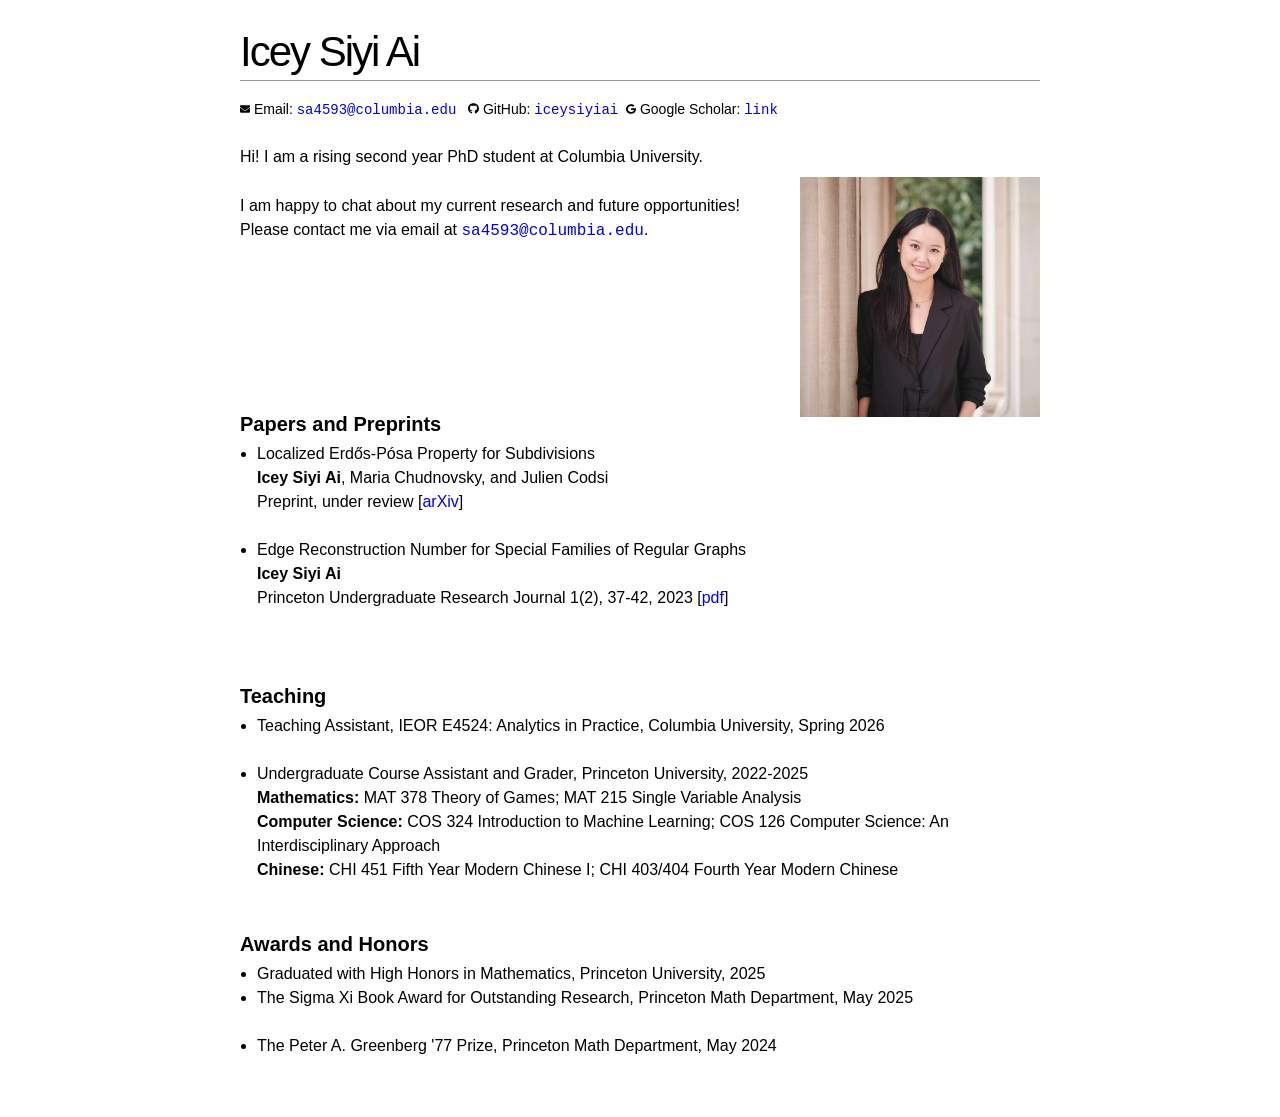
==== index.html @ 1e6fec54 "Add academic honors to the Awards section" ====
<!DOCTYPE html PUBLIC "-//W3C//DTD XHTML 1.0 Strict//EN"
"http://www.w3.org/TR/xhtml1/DTD/xhtml1-strict.dtd">

<html xmlns="http://www.w3.org/1999/xhtml" xml:lang="en" lang="en">
<head>
     <meta http-equiv="Content-Type" content="text/html; charset=utf-8"/>

     <title>Icey Siyi Ai's Personal Website</title>
     <link rel="preconnect" href="https://fonts.gstatic.com">
<link href="https://fonts.googleapis.com/css2?family=Mukta:wght@300&display=swap" rel="stylesheet">

<link rel="preconnect" href="https://fonts.gstatic.com">
<link href="https://fonts.googleapis.com/css2?family=Hind:wght@300;500&family=Mukta:wght@300&display=swap" rel="stylesheet">
     <style type="text/css">
        * { margin: 0; padding: 0; }
        body { font: 16px Helvetica, Sans-Serif; line-height: 24px; }/*background: url(images/background.jpg); }*/
        .clear { clear: both; }
        #page-wrap { width: 800px; margin: 40px auto 60px; }
        #pic { float: right; margin: 0 0 0 0; }
        h1 { margin: 0 0 16px 0; padding: 0 0 16px 0; font-size: 42px; letter-spacing: -2px; border-bottom: 1px solid #999; font-weight: normal; font-family:'Lucida Grande', sans-serif}
        info { font-size: 14px }
        h2 { font-size: 20px; margin: 0 0 6px 0; position: relative; }
        h2 span { position: absolute; bottom: 0; right: 0; font-style: italic; font-family: Georgia, Serif; font-size: 16px; color: #999; font-weight: normal; }
        p { margin: 0 0 16px 0; }
        a {  text-decoration: none; border-bottom: 1px; }
        a:hover { border-bottom-style: solid; color: black; }
        ul { margin: 0 0 32px 17px; }
        #objective { width: 510px; float: left; }
        #objective p { font-family: 16px Helvetica, sans-serif; }
        dt { font-style: italic; font-weight: bold; font-size: 18px; text-align: right; padding: 0 26px 0 0; width: 150px; float: left; height: 100px; border-right: 1px solid #999;  }
        dd { width: 600px; float: right; }
        dd.clear { float: none; margin: 0; height: 15px; }
        img.borderedpicture {
background-color: #7d7d7d;
background-image: url(texture tile graphic’s address);
display: block;
width: 100%;
max-width: 100%;
height: auto;
size: cover;
padding: 0 0 0 0;
margin: 0 0 0 0;
box-shadow: 0 4px 8px 0 rgba(0, 0, 0, 0.2), 0 6px 20px 0 rgba(0, 0, 0, 0.19);
}
     </style>
</head>
<link rel="preconnect" href="https://fonts.gstatic.com">
<link href="https://fonts.googleapis.com/css2?family=Mukta:wght@300&display=swap" rel="stylesheet">

<body>

    <div id="page-wrap">
    
        <div id="contact-info" class="vcard">
        
            <!-- Microformats! -->
        
            <h1 class="fn">Icey Siyi Ai</h1>
        </div>

        <div>
            <info>
	    <img src="images/email.svg" alt="email icon" width="10"> Email: <a href="mailto:sa4593@columbia.edu?subject=Reaching%20Out%20from%20Your%20Website&body=Hi%20Ryan,"><tt>sa4593@columbia.edu</tt></a> &nbsp;
            <!--<img src="images/linkedin.svg" alt="linkedin icon" width="10"> LinkedIn: <a href="https://linkedin.com/in/ryanchenliu/"><tt>ryanchenliu</tt></a>&nbsp;-->
            <img src="images/github.svg" alt="github icon" width="11"> GitHub: <a href="https://github.com/iceysiyiai"><tt>iceysiyiai</tt></a>&nbsp;
            <img src="images/google.svg" alt="google icon" width="10"> Google Scholar: <a href="https://scholar.google.com/citations?user=86xm4gMAAAAJ&hl=en"><tt>link</tt></a> &nbsp;
            <!--<img src="images/cv.svg" alt="cv icon" width="8"> CV: <a href="assets/cv.pdf"><tt>pdf</tt></a>-->
            </info>
        </div>
        
<div style="float:right;margin-top:55px; width:240px; height:240px; overflow:hidden;">
    <img class="img-fluid z-depth-1 rounded borderedpicture" src="images/ieor2025headshot.jpg" alt="Photo of Icey Siyi Ai" id="pic" style="width:240px; height:240px; object-fit:cover; object-position:center top; transform:scale(1.0);"/>
</div>
                
        <div id="objective">
            <p style="margin-bottom: 25px;margin-top: 23px">
                Hi! I am a rising second year PhD student at Columbia University.
			</p>

            <p style="margin-bottom: 20px">
                I am happy to chat about my current research and future opportunities! Please contact me via email at <a href="mailto:sa4593@columbia.edu?subject=Reaching%20Out%20from%20Your%20Website&body=Hi%20Ryan,"><tt>sa4593@columbia.edu</tt></a>.
            </p>
        </div>

        <div style="margin-top: 290px">
            <h2 id="publication" style="margin-top: 30px">Papers and Preprints</h2>
            <ul class="pub">
		<li>Localized Erdős-Pósa Property for Subdivisions<br>
    <b>Icey Siyi Ai</b>, Maria Chudnovsky, and Julien Codsi<br>
    Preprint, under review [<a href="https://arxiv.org/abs/2512.21530">arXiv</a>]
</li><br>
				<li>Edge Reconstruction Number for Special Families of Regular Graphs<br>
    <b>Icey Siyi Ai</b><br>
    Princeton Undergraduate Research Journal 1(2), 37-42, 2023 [<a href="https://drive.google.com/file/d/18vdv-6BsnMUs4-dNlRReXSaNn_w8ikB-/view">pdf</a>]
</li><br>
			</ul>

<!--
<h2 id="Presentations" style="margin-top: 50px">Presentations</h2>
<ul class="presentations">
    <li><b>Talk</b> @ UCLA NLP Seminar<br> The Psychology of AI Agents</li>
</ul>
-->

<h2 id="Teaching" style="margin-top: 50px">Teaching</h2>
<ul class="experience">
    <li>Teaching Assistant, IEOR E4524: Analytics in Practice, Columbia University, Spring 2026</li><br>
    <li>Undergraduate Course Assistant and Grader, Princeton University, 2022-2025<br>
		<b>Mathematics:</b> MAT 378 Theory of Games; MAT 215 Single Variable Analysis<br>
	    <b>Computer Science:</b> COS 324 Introduction to Machine Learning; COS 126 Computer Science: An Interdisciplinary Approach<br>
        <b>Chinese:</b> CHI 451 Fifth Year Modern Chinese I; CHI 403/404 Fourth Year Modern Chinese
</ul>

<h2 id="Awards" style="margin-top: 50px">Awards and Honors</h2>
<ul class="academic honors">
	<li>Graduated with High Honors in Mathematics, Princeton University, 2025</li>
    <li>The Sigma Xi Book Award for Outstanding Research, Princeton Math Department, May 2025</li><br>
    <li>The Peter A. Greenberg '77 Prize, Princeton Math Department, May 2024</li>
</ul>

        </div>

</body>

</html>
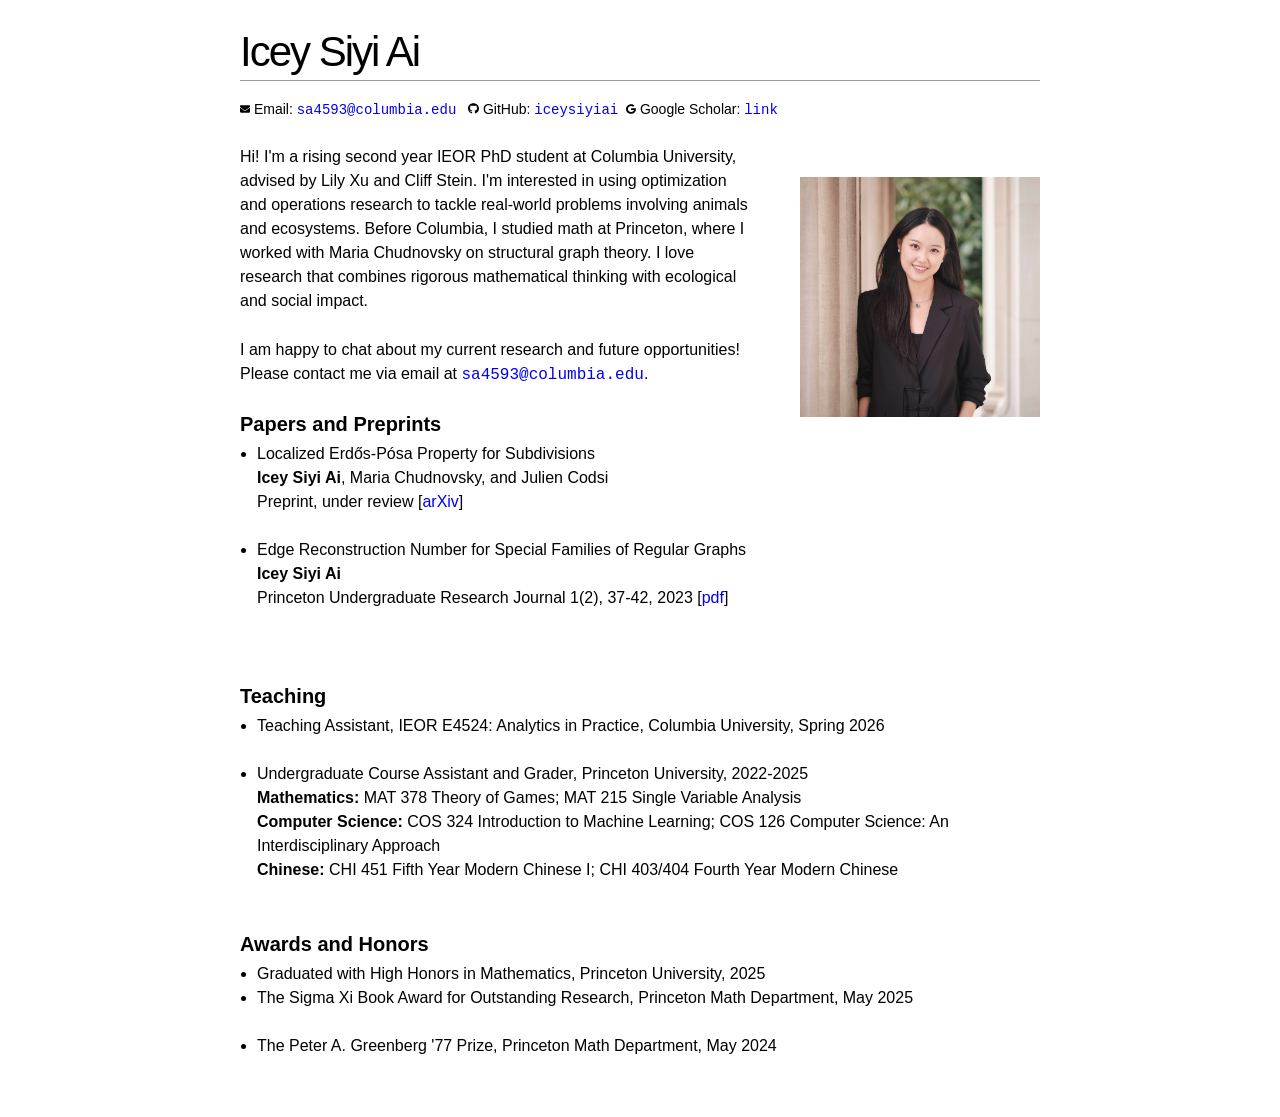
==== commit 85f40f89: "Revise introduction in index.html Updated personal introduction and research interests." ====
--- a/index.html
+++ b/index.html
@@ -74,7 +74,7 @@
                 
         <div id="objective">
             <p style="margin-bottom: 25px;margin-top: 23px">
-                Hi! I am a rising second year PhD student at Columbia University.
+                Hi! I'm a rising second year IEOR PhD student at Columbia University, advised by Lily Xu and Cliff Stein. I'm interested in using optimization and operations research to tackle real-world problems involving animals and ecosystems. Before Columbia, I studied math at Princeton, where I worked with Maria Chudnovsky on structural graph theory. I love research that combines rigorous mathematical thinking with ecological and social impact.
 			</p>
 
             <p style="margin-bottom: 20px">
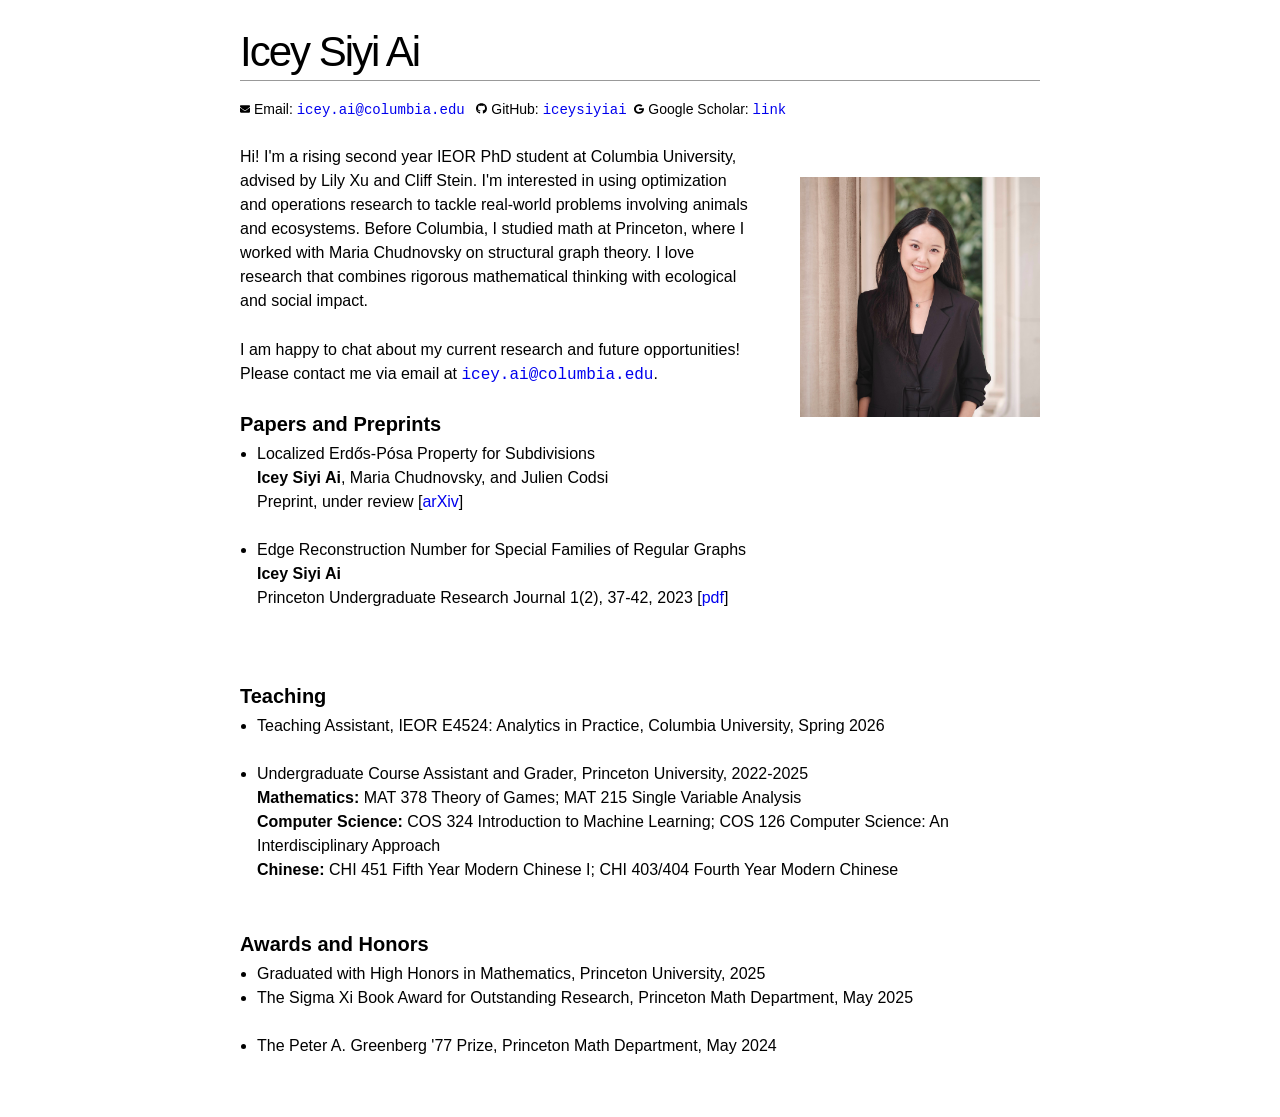
==== commit e7186e84: "Update email address to icey.ai@columbia.edu" ====
--- a/index.html
+++ b/index.html
@@ -60,7 +60,7 @@
 
         <div>
             <info>
-	    <img src="images/email.svg" alt="email icon" width="10"> Email: <a href="mailto:sa4593@columbia.edu?subject=Reaching%20Out%20from%20Your%20Website&body=Hi%20Ryan,"><tt>sa4593@columbia.edu</tt></a> &nbsp;
+	    <img src="images/email.svg" alt="email icon" width="10"> Email: <a href="mailto:icey.ai@columbia.edu?subject=Reaching%20Out%20from%20Your%20Website&body=Hi%20Icey,"><tt>icey.ai@columbia.edu</tt></a> &nbsp;
             <!--<img src="images/linkedin.svg" alt="linkedin icon" width="10"> LinkedIn: <a href="https://linkedin.com/in/ryanchenliu/"><tt>ryanchenliu</tt></a>&nbsp;-->
             <img src="images/github.svg" alt="github icon" width="11"> GitHub: <a href="https://github.com/iceysiyiai"><tt>iceysiyiai</tt></a>&nbsp;
             <img src="images/google.svg" alt="google icon" width="10"> Google Scholar: <a href="https://scholar.google.com/citations?user=86xm4gMAAAAJ&hl=en"><tt>link</tt></a> &nbsp;
@@ -78,7 +78,7 @@
 			</p>
 
             <p style="margin-bottom: 20px">
-                I am happy to chat about my current research and future opportunities! Please contact me via email at <a href="mailto:sa4593@columbia.edu?subject=Reaching%20Out%20from%20Your%20Website&body=Hi%20Ryan,"><tt>sa4593@columbia.edu</tt></a>.
+                I am happy to chat about my current research and future opportunities! Please contact me via email at <a href="mailto:sa4593@columbia.edu?subject=Reaching%20Out%20from%20Your%20Website&body=Hi%20Icey,"><tt>icey.ai@columbia.edu</tt></a>.
             </p>
         </div>
 
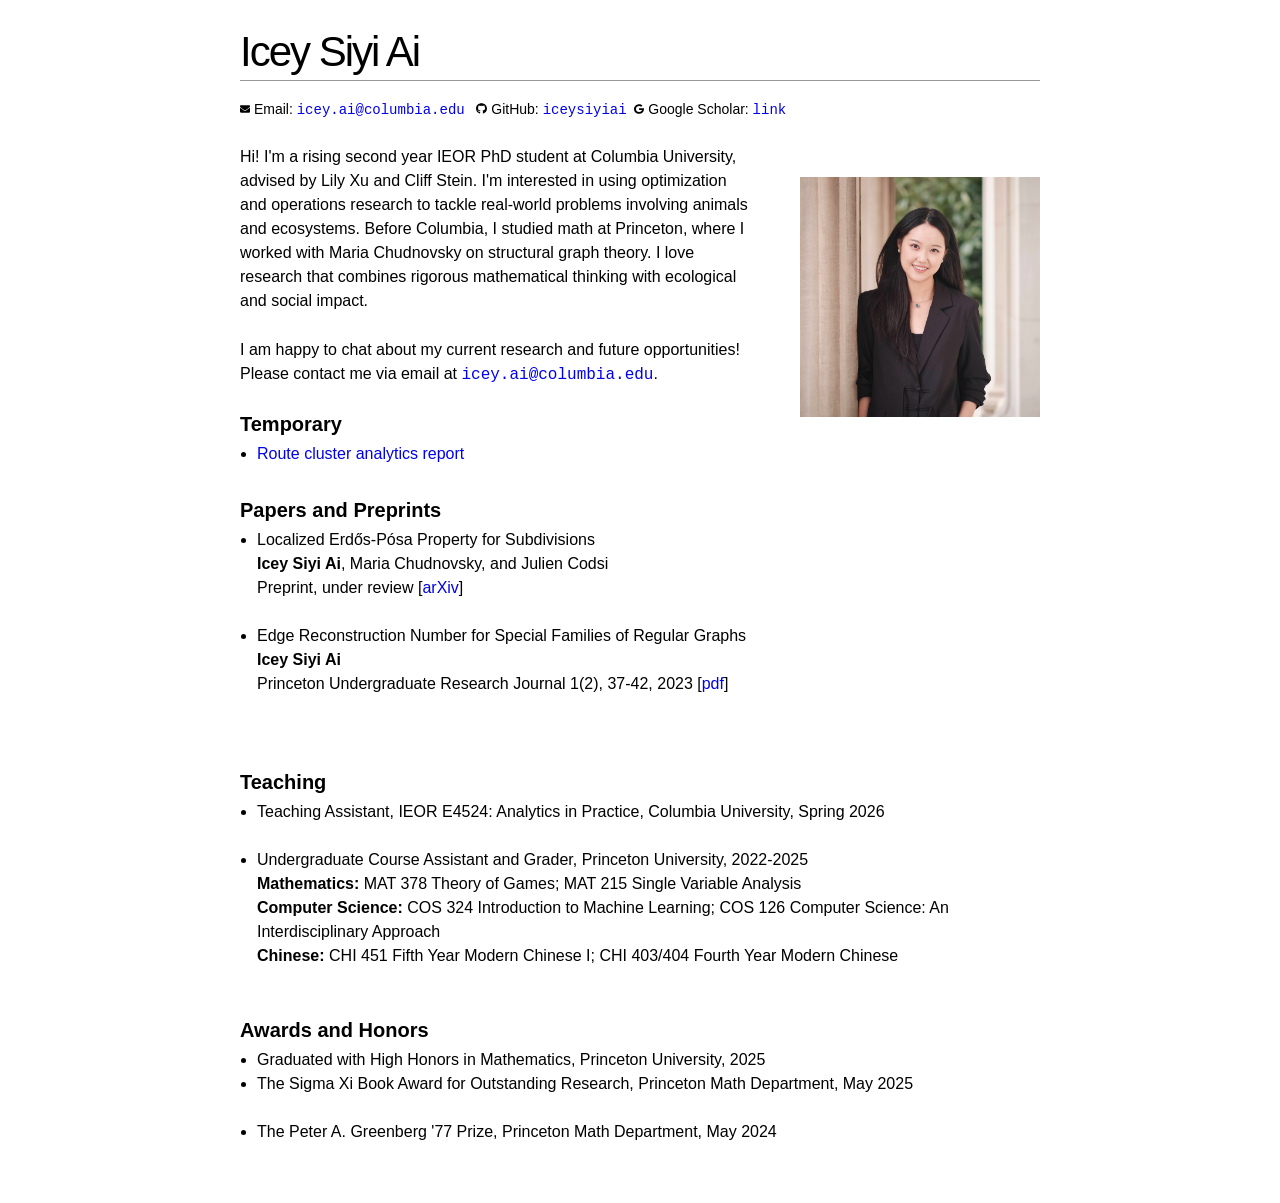
==== commit 5074e83b: "Add temporary report link" ====
--- a/index.html
+++ b/index.html
@@ -83,6 +83,12 @@
         </div>
 
         <div style="margin-top: 290px">
+
+            <h2 id="Temporary" style="margin-top: 30px">Temporary</h2>
+            <ul class="reports">
+                <li><a href="reports/route-clusters-h3-8.html">Route cluster analytics report</a></li>
+            </ul>
+
             <h2 id="publication" style="margin-top: 30px">Papers and Preprints</h2>
             <ul class="pub">
 		<li>Localized Erdős-Pósa Property for Subdivisions<br>
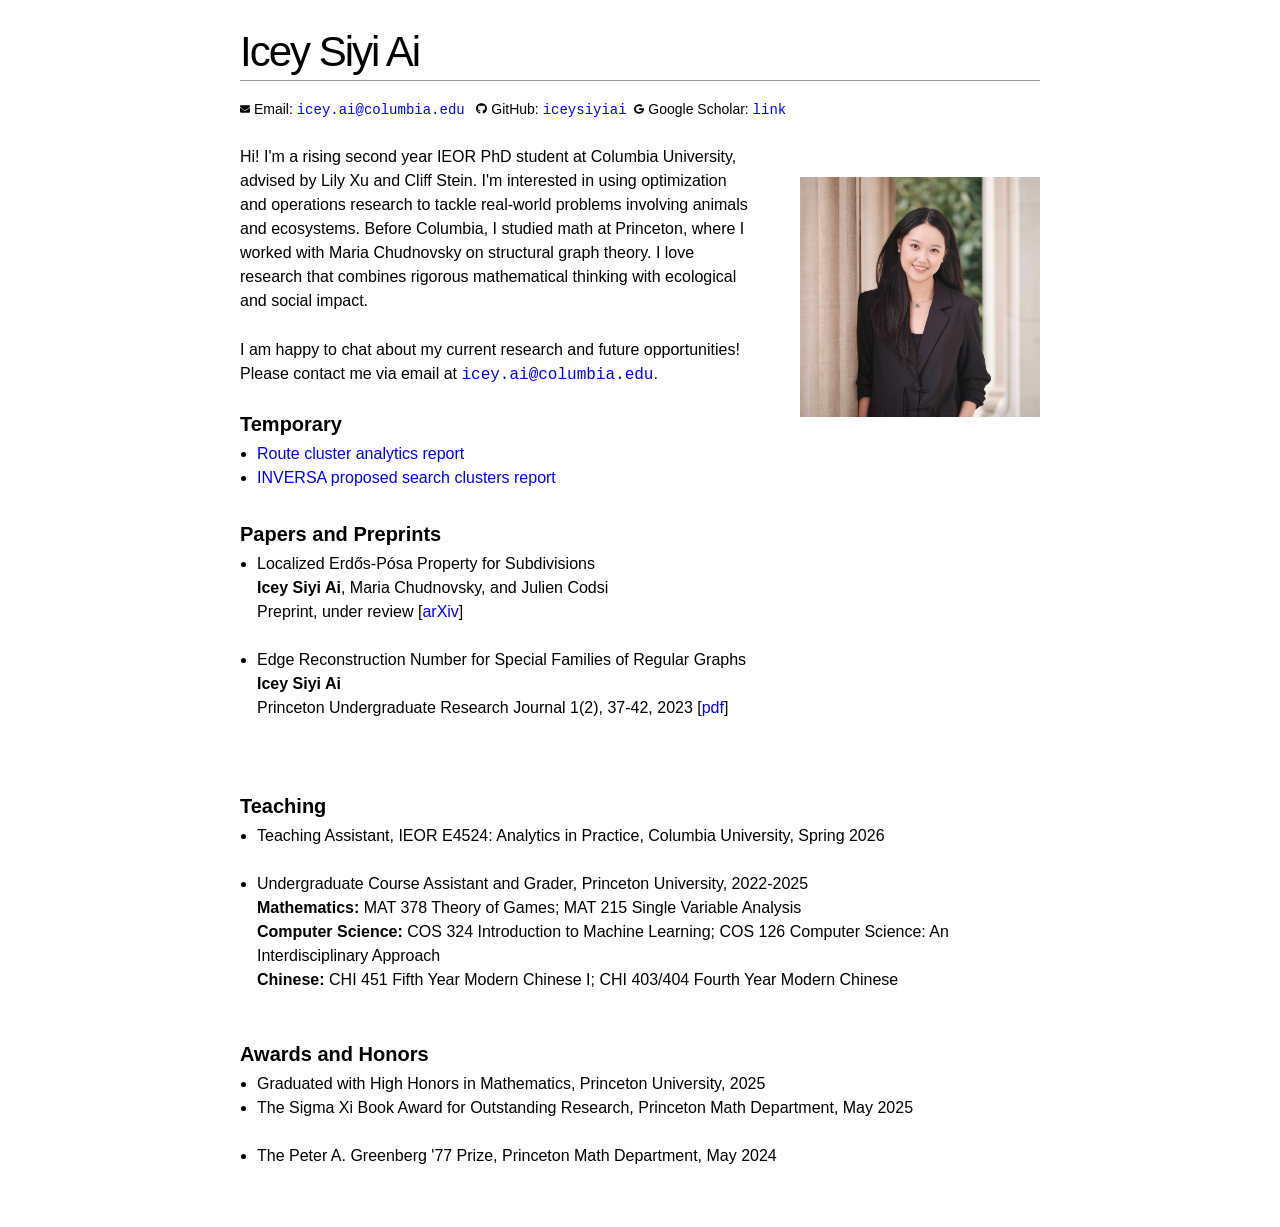
==== commit 1c0c5f06: "Add link to INVERSA proposed search clusters report" ====
--- a/index.html
+++ b/index.html
@@ -87,6 +87,7 @@
             <h2 id="Temporary" style="margin-top: 30px">Temporary</h2>
             <ul class="reports">
                 <li><a href="reports/route-clusters-h3-8.html">Route cluster analytics report</a></li>
+				<li><a href="reports/inversa-proposed-search-clusters.html">INVERSA proposed search clusters report</a></li>
             </ul>
 
             <h2 id="publication" style="margin-top: 30px">Papers and Preprints</h2>
